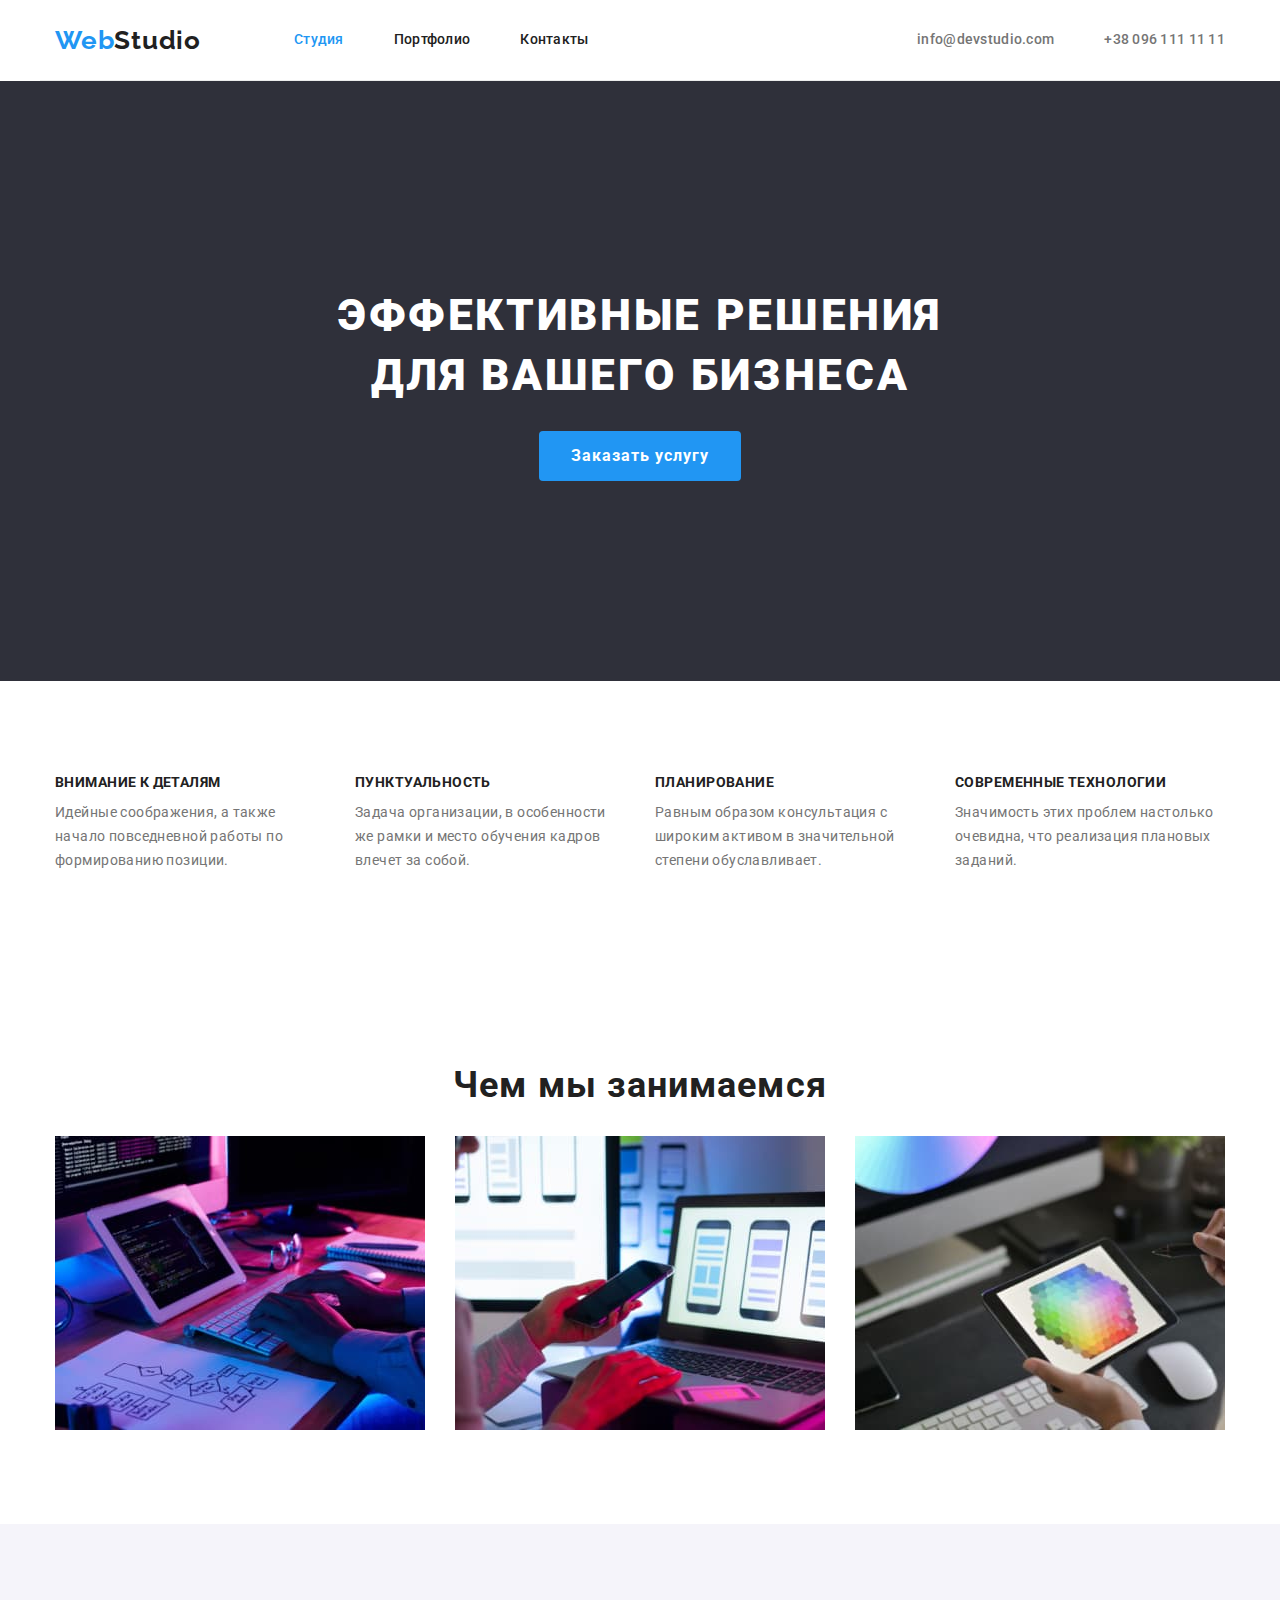
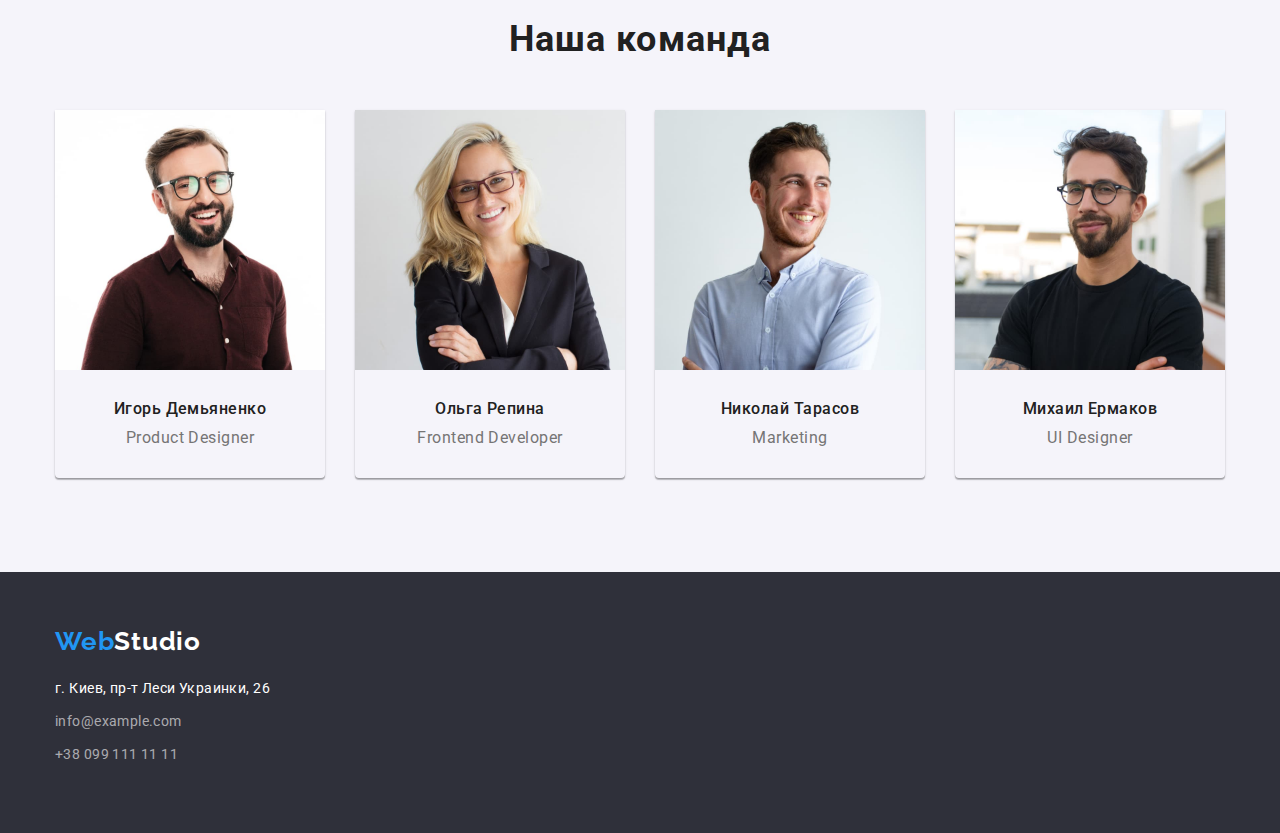
==== index.html @ 88e61d1e "добавил файлы" ====
<!DOCTYPE html>
<html lang="ru" lang="en">
  <head>
    <meta charset="UTF-8" />
    <meta http-equiv="X-UA-Compatible" content="IE=edge" />
    <meta name="viewport" content="width=device-width, initial-scale=1.0" />
    <title>Студия</title>
    <link
      href="https://fonts.googleapis.com/css2?family=Raleway:wght@700&family=Roboto:wght@400;500;700;900&display=swap"
      rel="stylesheet"
    />
    <link
      rel="stylesheet"
      href="https://cdnjs.cloudflare.com/ajax/libs/modern-normalize/1.0.0/modern-normalize.min.css"
    />
    <link rel="stylesheet" href="./css/style.css" />
  </head>

  <body class="body">
    <header>
      <div class="container header">
        <nav class="navigation">
          <a class="logo-header" href="./index.html"> <span class="logo-web">Web</span>Studio </a>
          <ul class="nav-list">
            <li class="item"><a class="nav-link open-page" href="./index.html">Студия</a></li>
            <li class="item"><a class="nav-link" href="./portfolio.html ">Портфолио</a></li>
            <li class="item"><a class="nav-link" href="/ ">Контакты</a></li>
          </ul>
        </nav>
        <ul class="list-contact">
          <li class="item">
            <a class="link-contact" href="mailto:info@devstudio.com">info@devstudio.com</a>
          </li>
          <li class="item">
            <a class="link-contact" href="tel:+380961111111">+38 096 111 11 11</a>
          </li>
        </ul>
      </div>
    </header>

    <section class="section-hero">
      <div class="container container-hero">
        <h1 class="title-hero">Эффективные решения для вашего бизнеса</h1>
        <button class="button-hero" type="button">Заказать услугу</button>
      </div>
    </section>

    <section class="benefits-section section">
      <div class="container">
        <ul class="list">
          <li class="item">
            <h3 class="title">Внимание к деталям</h3>
            <p>Идейные соображения, а также начало повседневной работы по формированию позиции.</p>
          </li>

          <li class="item">
            <h3 class="title">Пунктуальность</h3>
            <p>
              Задача организации, в особенности же рамки и место обучения кадров влечет за собой.
            </p>
          </li>
          <li class="item">
            <h3 class="title">Планирование</h3>
            <p>
              Равным образом консультация с широким активом в значительной степени обуславливает.
            </p>
          </li>
          <li class="item">
            <h3 class="title">Современные технологии</h3>
            <p>Значимость этих проблем настолько очевидна, что реализация плановых заданий.</p>
          </li>
        </ul>
      </div>
    </section>

    <section class="section-class section">
      <div class="container">
        <h2 class="title-class">Чем мы занимаемся</h2>
        <ul class="class-list">
          <li class="item">
            <img src="./images/box1.jpg" alt="компютер с открытим кодом" width="370" />
          </li>
          <li class="item"><img src="./images/box2.jpg" alt="мобильний телефон" width="370" /></li>
          <li class="item">
            <img src="./images/box3.jpg" alt="планшет на котором ресуют" width="370" />
          </li>
        </ul>
      </div>
    </section>

    <section class="section-command section">
      <div class="container">
        <h2 class="title-command">Наша команда</h2>
        <ul class="list-command">
          <li class="item">
            <img src="./images/img1.jpg" alt="фото игорь демьяненко" width="270" />
            <div class="command-name-position">
              <p class="text-name">Игорь Демьяненко</p>
              <p class="text-profession">Product Designer</p>
            </div>
          </li>
          <li class="item">
            <img src="./images/img2.jpg" alt="фото ольга репина" width="270" />
            <div class="command-name-position">
              <p class="text-name">Ольга Репина</p>
              <p class="text-profession">Frontend Developer</p>
            </div>
          </li>
          <li class="item">
            <img src="./images/img3.jpg" alt="фото николай тарасов" width="270" />
            <div class="command-name-position">
              <p class="text-name">Николай Тарасов</p>
              <p class="text-profession">Marketing</p>
            </div>
          </li>
          <li class="item">
            <img src="./images/img4.jpg" alt="фото михаил ермаков" width="270" />
            <div class="command-name-position">
              <p class="text-name">Михаил Ермаков</p>
              <p class="text-profession">UI Designer</p>
            </div>
          </li>
        </ul>
      </div>
    </section>

    <footer class="footer">
      <div class="container container-footer">
        <a class="logo-footer" href="./index.html"> <span class="logo-web">Web</span>Studio </a>
        <address class="address">
          <ul class="footer-list">
            <li class="item">
              <a
                class="address-item"
                href="https://goo.gl/maps/D85SnUthi7dSxmGW8"
                target="_blank"
                rel="noopener noreferrer"
              >
                г. Киев, пр-т Леси Украинки, 26
              </a>
            </li>
            <li class="item">
              <a class="mailto-item" href="mailto:info@example.com">info@example.com</a>
            </li>
            <li class="item"><a class="tel-item" href="tel:+380991111111">+38 099 111 11 11</a></li>
          </ul>
        </address>
      </div>
    </footer>
  </body>
</html>
---- css/style.css ----
:root{
--paragraph-text-color: #757575;
--title-text-color: #212121;
--interactive-element-color: #2196F3;
--footer-background-color: #2F303A;
--мain-font-size: 14px
}

h1,
h2,
h3,
h4,
h5,
h6,
p,
ul {
margin: 0;
}

img {
display: block;
width: 100%; 
height: auto;
} 


button {
cursor: pointer;
}

.section {
   padding-top: 94px;
   padding-bottom: 94px;
}

/* container */

.container {
width: 1200px;
padding-left: 15px;
padding-right: 15px;
margin-left: auto;
margin-right: auto;

}
.body { 
font-family: Roboto, sans-serif;
color: var(--paragraph-text-color); 
}

.item {
list-style-type: none;}

a {
text-decoration: none;}



/* Logo */
.logo-header {

font-family: Raleway, sans-serif;
font-weight: bold;
font-size: 26px;
line-height: 1.19;
letter-spacing: 0.03em;
color: var(--title-text-color);

}
.logo:hover,
.logo:focus{
color: var(--interactive-element-color);
}

.logo-web{
color: var(--interactive-element-color);
}

/* Header */

/* position Header */

.header {
display: flex;
align-items:center;
border-bottom-width: 1px;
border-bottom-style: solid;
border-bottom-color: #ECECEC;


}
.navigation {
display: flex; 
align-items:center;
padding-left: 0;

}

.nav-list {
display: flex; 
align-items:center;
padding: 0;
margin-left: 93px;
}

.nav-list .item:not(:last-child)
{
margin-right: 50px; 
}

.list-contact .item + .item{
margin-left: 50px;
}

.list-contact {
display: flex; 
align-items:center;
padding-left: 0;
margin-left: auto;
}

.nav-link { 
display: block;
padding-top: 32px;
padding-bottom: 32px;

font-weight: 500;
font-size: 14px;
line-height: 1.14;
letter-spacing: 0.02em;
color: #212121;
}

.nav-link:hover{
color: var(--interactive-element-color);
}

.open-page {
color: var(--interactive-element-color);
}

.link-contact {
display: block;
padding-top: 32px;
padding-bottom: 32px;

font-weight: 500;
font-size: 14px;
line-height: 1.14;
letter-spacing: 0.02em;
color:var(--paragraph-text-color);
}

.link-contact:hover,
.link-contact:focus {
color: var(--interactive-element-color);  
}

/* Hero */

.title-hero{
font-weight: 900;
font-size: 44px;
line-height: 1.36;
letter-spacing: 0.06em;
text-transform: uppercase;
color: #FFFFFF;

text-align: center;
margin: 0 auto;
max-width: 696px;
}
.section-hero{ 
background-color: var(--footer-background-color);
padding-top: 205px;
padding-bottom: 200px;
}

.container-hero{
text-align:center;
}

.button-hero {
   margin-top: 25px ;
font-weight: bold;
font-size: 16px;
line-height: 1.9;
text-align: center;
letter-spacing: 0.06em;
color: #FFFFFF;
background: #2196F3;
border-radius: 4px;
border: 0;
padding: 10px 32px;
   }

   /* Секция преимущества */

.list {
display: flex;
padding-left: 0;
   }
.list .title {
   margin-bottom: 10px;
}

.list .item:not(:last-child)
{
margin-right: 30px; 
}

.list .item {
width: 270px;
height: 101px;
}

   .benefits-section h3 {
font-weight: bold;
font-size: 14px;
line-height: 1.14;
letter-spacing: 0.03em;
text-transform: uppercase;
color: var(--title-text-color);
   }

.benefits-section p{
font-weight: normal;
font-size: 14px;
line-height: 1.71;
letter-spacing: 0.03em;
color: var(--paragraph-text-color)
   }


   /* Чем мы занимаемся */

.section-command {

   background-color: #F5F4FA;
} 
.class-list {
display: flex;
padding-left: 0;
   }

.class-list .item:not(:last-child)
{
margin-right: 30px; 
}

.title-class {
   margin-bottom: 30px;
}

   .title-class,
   .title-command{
font-weight: bold;
font-size: 36px;
line-height: 42px;
text-align: center;
letter-spacing: 0.03em;
color: var(--title-text-color); 
   }
   

   /* Наша команда */
   
.list-command {
display: flex;
padding-left: 0; 
}

.title-command {
margin-bottom: 50px;
}
.list-command .item{
box-shadow: 0px 1px 3px rgba(0, 0, 0, 0.12), 0px 1px 1px rgba(0, 0, 0, 0.14), 0px 2px 1px rgba(0, 0, 0, 0.2);
border-radius: 0px 0px 4px 4px;
}

.list-command .item:not(:last-child) {
   margin-right: 30px;
}

.command-name-position {
padding-top: 30px;
padding-bottom: 30px;
}

   .text-name {
text-align: center;
margin-bottom: 10px;

font-weight: 500;
font-size: 16px;
line-height: 1.18;
text-align: center;
letter-spacing: 0.03em;
color: var(--title-text-color);
   }
   .text-profession {
font-size: 16px;
line-height: 1.18;
text-align: center;
letter-spacing: 0.03em;
color: var(--paragraph-text-color);
   }

   

   /* Footer */

.footer-list {
display: inline-block;
padding-left: 0;
}

.footer-list .item:not(:last-child) {
margin-bottom: 9px; 
}

   .logo-footer{
display: inline-block;
margin-bottom: 20px;
font-family: Raleway, sans-serif;
font-weight: bold;
font-size: 26px;
line-height: 1.19;
letter-spacing: 0.03em;
color: #FFFFFF;
   }

.footer {
   background: var(--footer-background-color) ;
padding-top: 54px;
padding-bottom: 66px;
}
   
   .address-item {
font-size: 14px;
line-height: 1.71;
letter-spacing: 0.03em;
color: #FFFFFF;
   }
.address-item{
font-style: normal;
font-weight: normal;
font-size: 14px;
line-height: 1.71;
letter-spacing: 0.03em;
color: #FFFFFF;
}


.mailto-item,
.tel-item {
font-style: normal;
font-weight: normal;
font-size: 14px;
line-height: 1.71;
letter-spacing: 0.03em;
color: rgba(255, 255, 255, 0.6);
}

.footer a:hover,
.footer a:focus  {
color: var(--interactive-element-color); 
}


/* Стили для портфолио */

/* button */

.list-btn {
   display: flex;
   justify-content: center;
   margin-bottom: 50px;
   padding-left: 0;
}
.list-btn .item:not(:last-child){
margin-right: 8px;

}
.button-item {
border-radius: 4px;
border: 0;
padding: 6px 22px;
}

.button-item {
font-weight: 500;
font-size: 16px;
line-height: 26px;
text-align: center;
letter-spacing: 0.03em;
color:var(--title-text-color);
background: #F5F4FA;
cursor: pointer;
}

.button-item:hover {
color: #FFFFFF;
background: #2196F3;
box-shadow: 0px 1px 3px rgba(0, 0, 0, 0.12), 0px 1px 1px rgba(0, 0, 0, 0.14), 0px 2px 1px rgba(0, 0, 0, 0.2);
}


/*  Примери работ */

.link-achievements {
   display: block;
}

.section-achievements {
display: flex;
flex-wrap: wrap;
padding-left: 0;
margin-top: -30px;
margin-left: -30px;
}

.section-achievements > .item{
margin-top: 30px;
margin-left: 30px;
flex-basis: calc(100% / 3 - 30px);
}

.descriptionte-achievements{
padding: 20px 24px;  

border-right-width: 1px;
border-right-style: solid;
border-right-color: #EEEEEE;

border-bottom-width: 1px;
border-bottom-style: solid;
border-bottom-color: #EEEEEE;

border-left-width: 1px;
border-left-style:solid;
border-left-color: #EEEEEE;
}


.section-achievements .text {
margin-top: 4px;
}
.section-achievements h2{

font-weight: bold;
font-size: 18px;
line-height: 2;
letter-spacing: 0.06em;
color: var(--title-text-color)
}

.section-achievements p{
font-weight: normal;
font-size: 16px;
line-height: 1.8;
letter-spacing: 0.03em;
color: var(--paragraph-text-color);
}
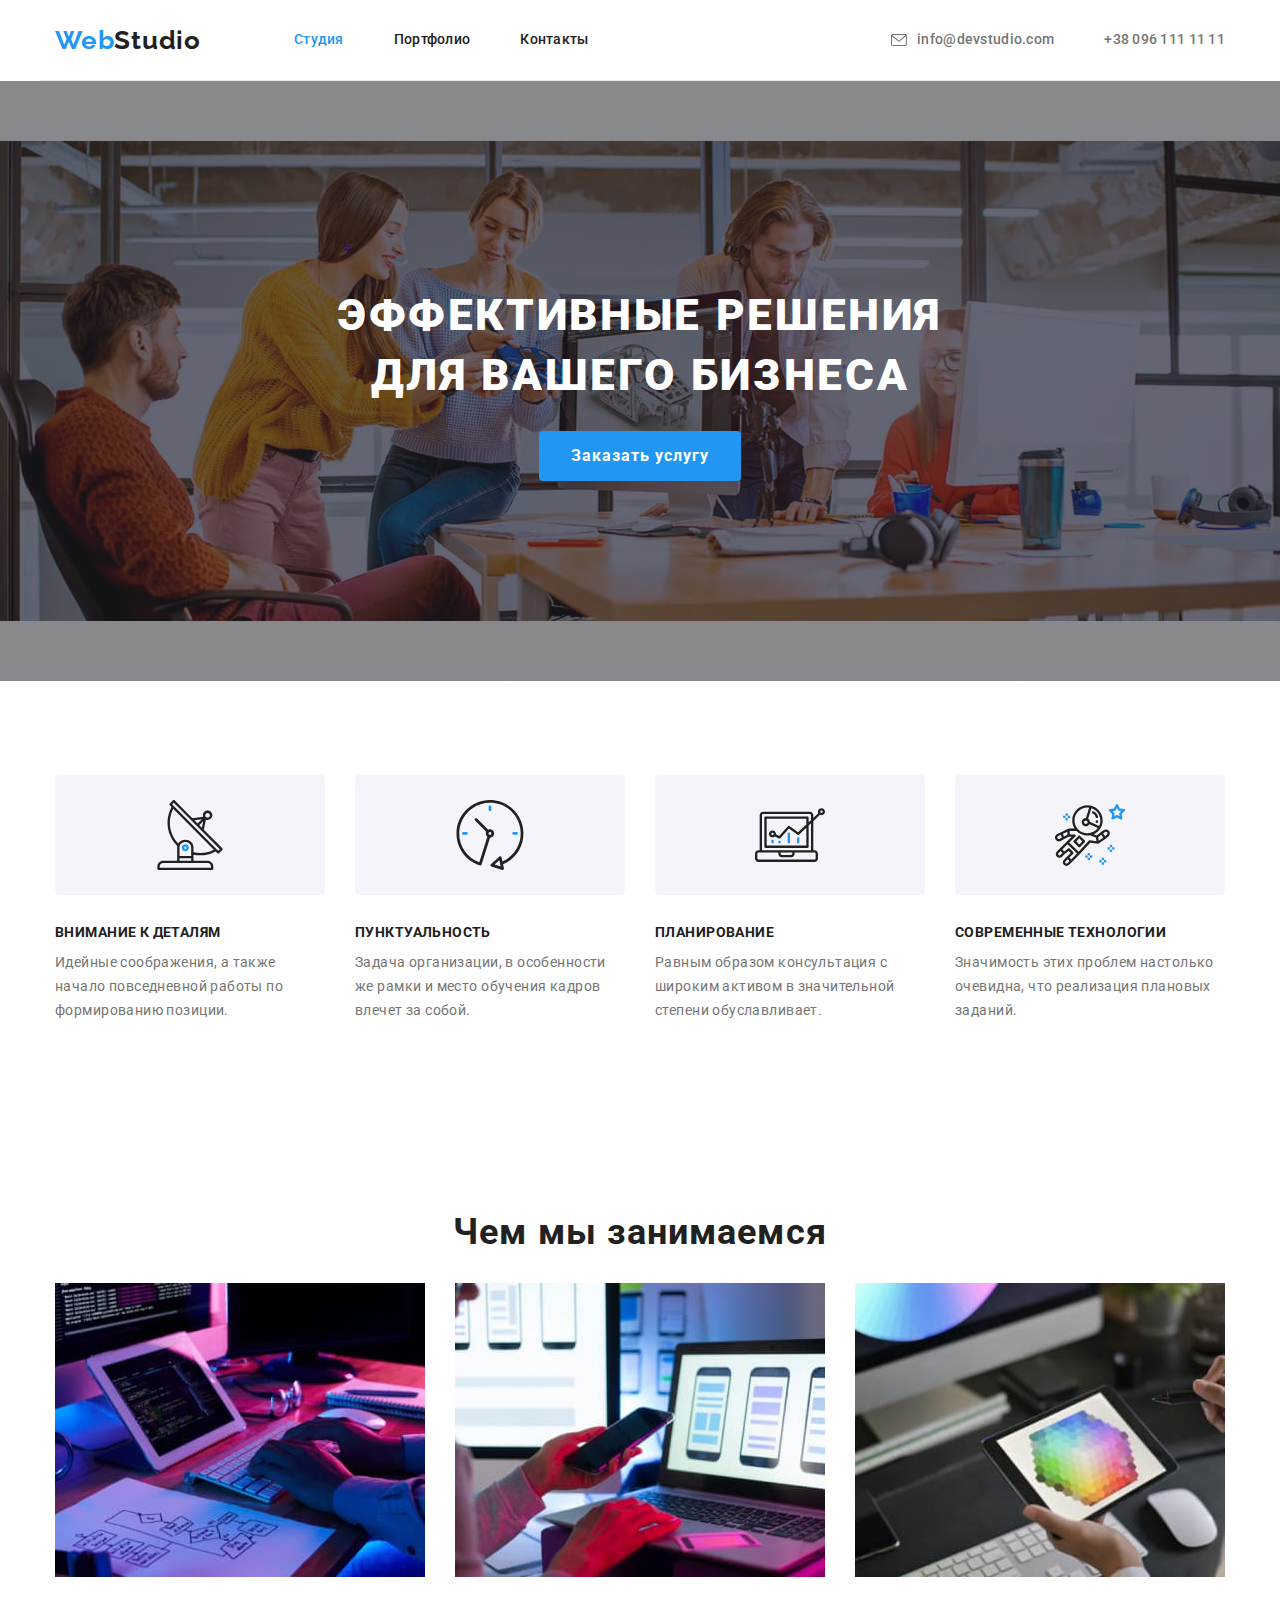
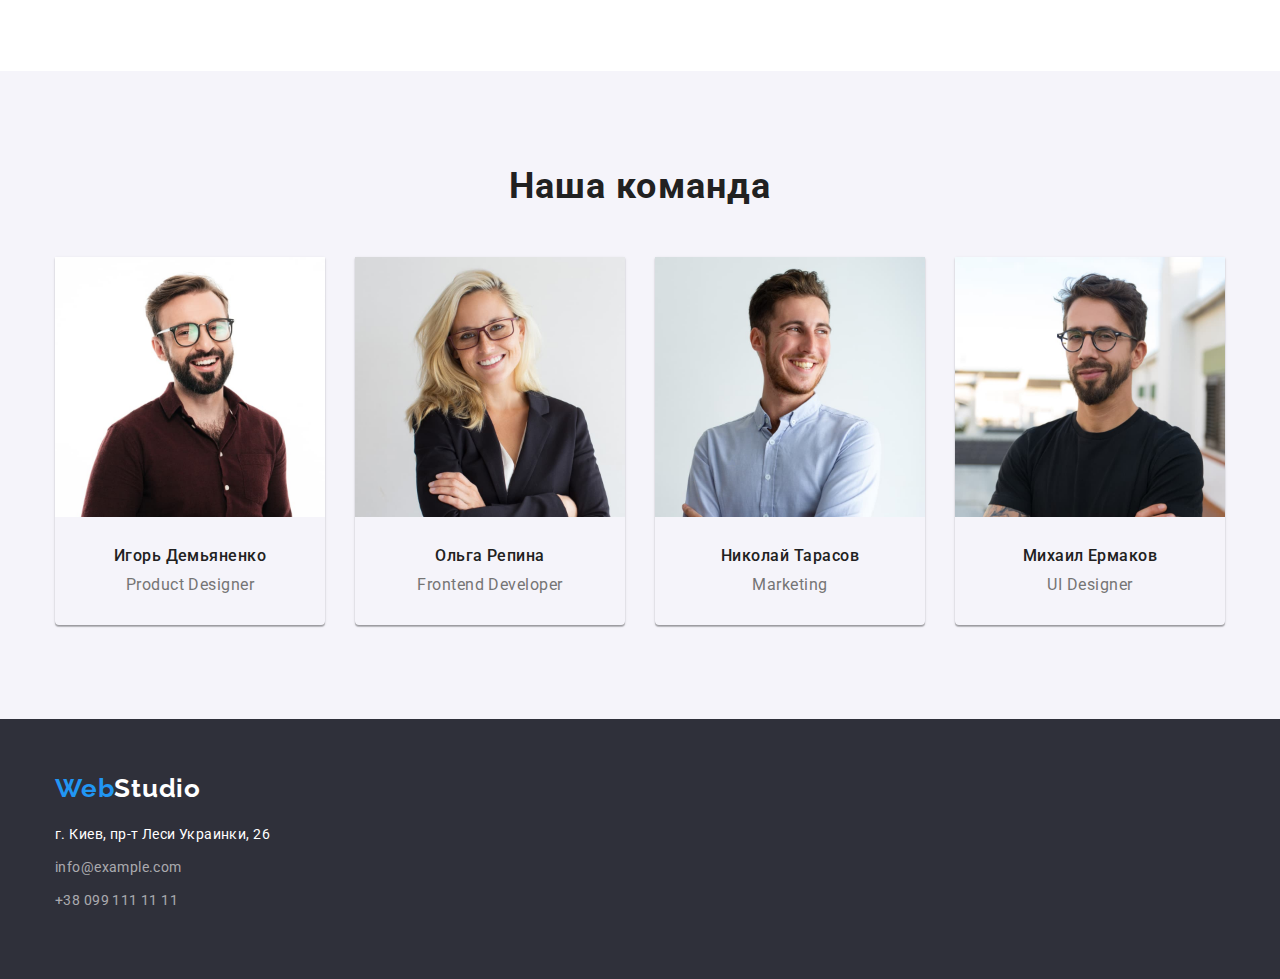
==== commit 659c00b4: "добавил sprite.svg" ====
--- a/index.html
+++ b/index.html
@@ -29,7 +29,12 @@
         </nav>
         <ul class="list-contact">
           <li class="item">
-            <a class="link-contact" href="mailto:info@devstudio.com">info@devstudio.com</a>
+            <a class="link-contact" href="mailto:info@devstudio.com">
+              <svg class="link-contact-mail">
+                <use href="./images/symbol-defs.svg#icon-envelope"></use>
+              </svg>
+              info@devstudio.com
+            </a>
           </li>
           <li class="item">
             <a class="link-contact" href="tel:+380961111111">+38 096 111 11 11</a>
@@ -47,25 +52,25 @@
 
     <section class="benefits-section section">
       <div class="container">
-        <ul class="list">
-          <li class="item">
+        <ul class="benefits-list">
+          <li class="benefits-item benefits-item-antenna">
             <h3 class="title">Внимание к деталям</h3>
             <p>Идейные соображения, а также начало повседневной работы по формированию позиции.</p>
           </li>
 
-          <li class="item">
+          <li class="benefits-item benefits-item-clock">
             <h3 class="title">Пунктуальность</h3>
             <p>
               Задача организации, в особенности же рамки и место обучения кадров влечет за собой.
             </p>
           </li>
-          <li class="item">
+          <li class="benefits-item benefits-item-diagram">
             <h3 class="title">Планирование</h3>
             <p>
               Равным образом консультация с широким активом в значительной степени обуславливает.
             </p>
           </li>
-          <li class="item">
+          <li class="benefits-item benefits-item-astronaut">
             <h3 class="title">Современные технологии</h3>
             <p>Значимость этих проблем настолько очевидна, что реализация плановых заданий.</p>
           </li>
--- a/css/style.css
+++ b/css/style.css
@@ -3,7 +3,9 @@
 --title-text-color: #212121;
 --interactive-element-color: #2196F3;
 --footer-background-color: #2F303A;
---мain-font-size: 14px
+--мain-font-size: 14px;
+--hero-background-color: #C4C4C4;
+
 }
 
 h1,
@@ -78,6 +80,18 @@
 
 /* Header */
 
+/* icon */
+
+.link-contact-mail{
+content: "";
+display: flex;
+width: 16px;
+height: 12px;
+margin-right: 10px;
+fill: currentColor;
+}
+
+
 /* position Header */
 
 .header {
@@ -140,21 +154,23 @@
 }
 
 .link-contact {
-display: block;
+display: flex;
 padding-top: 32px;
 padding-bottom: 32px;
-
 font-weight: 500;
 font-size: 14px;
 line-height: 1.14;
 letter-spacing: 0.02em;
 color:var(--paragraph-text-color);
+align-items: center;
 }
 
 .link-contact:hover,
 .link-contact:focus {
 color: var(--interactive-element-color);  
 }
+
+
 
 /* Hero */
 
@@ -171,13 +187,25 @@
 max-width: 696px;
 }
 .section-hero{ 
-background-color: var(--footer-background-color);
 padding-top: 205px;
 padding-bottom: 200px;
+margin-left: auto;
+margin-right: auto;
+min-height: 600px;
+max-width: 1600px;
+
+background-color: var(--hero-background-color);
+background-image: linear-gradient(rgba(47, 48, 58, 0.4), rgba(47, 48, 58, 0.4)), 
+url(../images/hero.jpg);
+background-repeat: no-repeat;
+background-size: contain;
+background-position: center;
+
 }
 
 .container-hero{
 text-align:center;
+
 }
 
 .button-hero {
@@ -196,22 +224,22 @@
 
    /* Секция преимущества */
 
-.list {
+.benefits-list {
 display: flex;
 padding-left: 0;
    }
-.list .title {
+.benefits-list .title {
    margin-bottom: 10px;
 }
 
-.list .item:not(:last-child)
-{
-margin-right: 30px; 
-}
-
-.list .item {
+.benefits-list .benefits-item:not(:last-child)
+{margin-right: 30px; 
+}
+
+.benefits-list .benefits-item{
 width: 270px;
-height: 101px;
+/* height: 101px; */
+list-style-type: none;
 }
 
    .benefits-section h3 {
@@ -231,6 +259,34 @@
 color: var(--paragraph-text-color)
    }
 
+/* подключение изображения */
+
+.benefits-item::before {
+   display: block;
+   content:"";
+   height: 120px;
+   background-position: center;
+   background-size: auto;
+   background-repeat: no-repeat;
+   background-color: #F5F4FA;
+   border-radius: 4px;
+   margin-bottom: 30px;
+
+}
+.benefits-item-antenna::before {
+   background-image: url(../images/antenna.svg);}
+
+   .benefits-item-clock::before{ 
+   background-image: url(../images/clock.svg);
+   }
+
+   .benefits-item-diagram::before {
+background-image: url(../images/diagram.svg)
+   }
+   .benefits-item-astronaut::before{
+      background-image: url(../images/astronaut.svg);
+   }
+   
 
    /* Чем мы занимаемся */
 
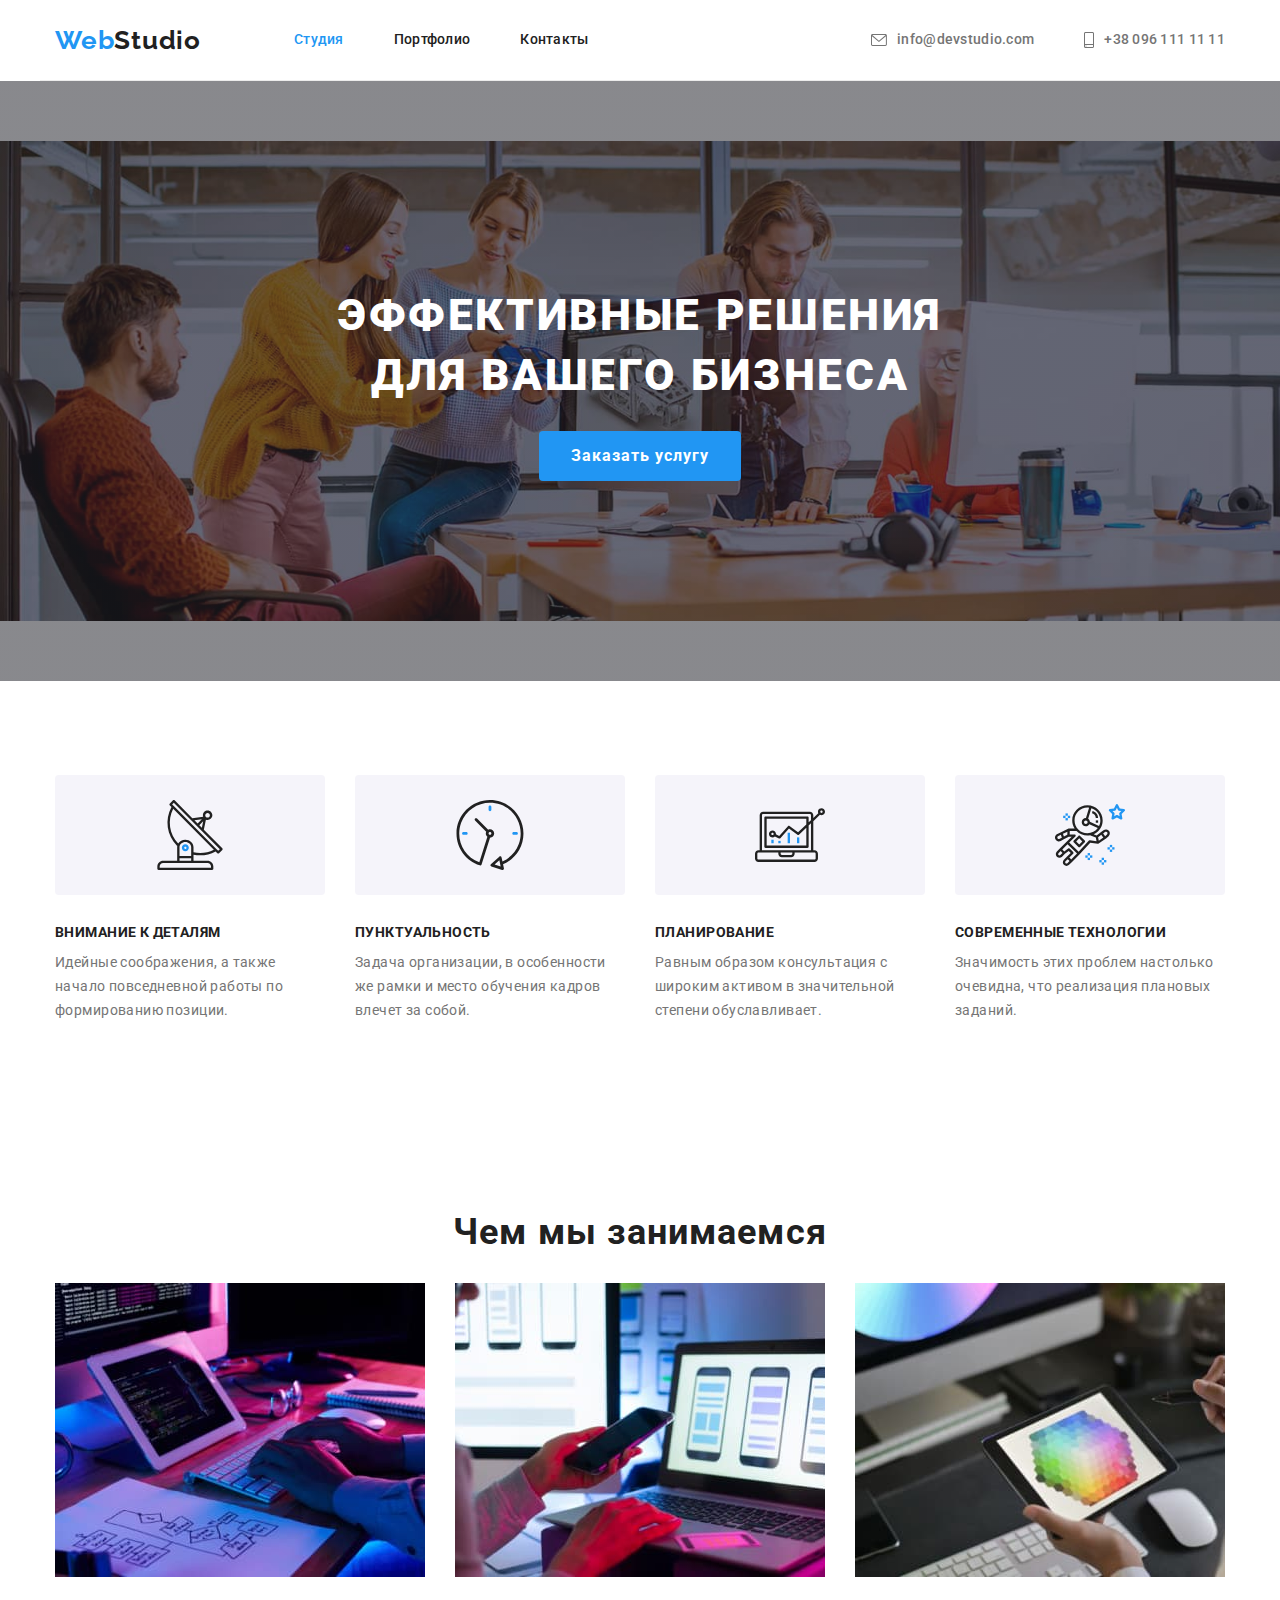
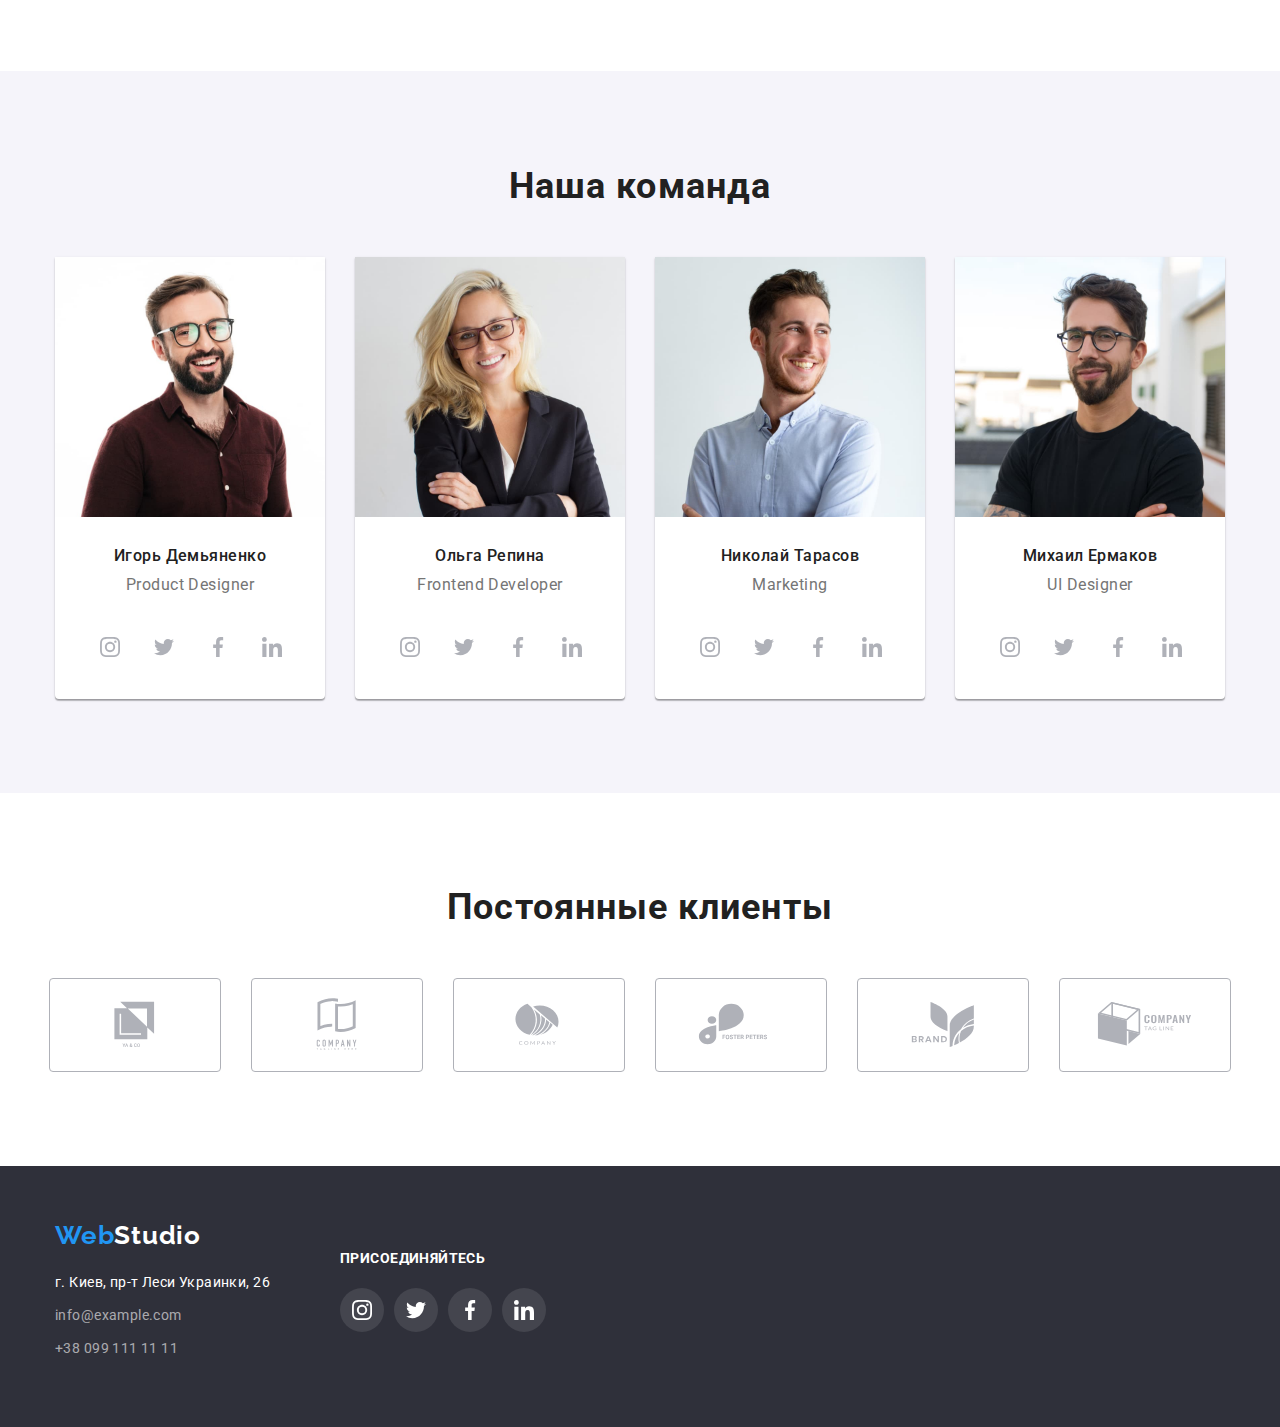
==== commit 2d8711de: "иконки" ====
--- a/index.html
+++ b/index.html
@@ -30,14 +30,19 @@
         <ul class="list-contact">
           <li class="item">
             <a class="link-contact" href="mailto:info@devstudio.com">
-              <svg class="link-contact-mail">
-                <use href="./images/symbol-defs.svg#icon-envelope"></use>
+              <svg class="link-contact-mail" width="16px" height="12px">
+                <use href="./images/icons.svg#icon-envelope"></use>
               </svg>
               info@devstudio.com
             </a>
           </li>
           <li class="item">
-            <a class="link-contact" href="tel:+380961111111">+38 096 111 11 11</a>
+            <a class="link-contact" href="tel:+380961111111">
+              <svg class="link-contact-tel" width="10px" height="16px">
+                <use href="./images/icons.svg#icon-smartphone"></use>
+              </svg>
+              +38 096 111 11 11
+            </a>
           </li>
         </ul>
       </div>
@@ -97,33 +102,203 @@
       <div class="container">
         <h2 class="title-command">Наша команда</h2>
         <ul class="list-command">
-          <li class="item">
+          <li class="item-command">
             <img src="./images/img1.jpg" alt="фото игорь демьяненко" width="270" />
             <div class="command-name-position">
               <p class="text-name">Игорь Демьяненко</p>
               <p class="text-profession">Product Designer</p>
             </div>
-          </li>
-          <li class="item">
+            <ul class="list-command-icon">
+              <li class="item-command-icon">
+                <a class="link-command-icon" href="">
+                  <svg class="svg-command-icon" width="20px" height="20px">
+                    <use href="./images/icons.svg#icon-instagram"></use>
+                  </svg>
+                </a>
+              </li>
+              <li class="item-command-icon">
+                <a class="link-command-icon" href="">
+                  <svg class="svg-command-icon" width="20px" height="20px">
+                    <use href="./images/icons.svg#icon-twitter"></use>
+                  </svg>
+                </a>
+              </li>
+              <li class="item-command-icon">
+                <a class="link-command-icon" href="">
+                  <svg class="svg-command-icon" width="20px" height="20px">
+                    <use href="./images/icons.svg#icon-facebook"></use>
+                  </svg>
+                </a>
+              </li>
+              <li class="item-command-icon">
+                <a class="link-command-icon" href="">
+                  <svg class="svg-command-icon" width="20px" height="20px">
+                    <use href="./images/icons.svg#icon-linkedin"></use>
+                  </svg>
+                </a>
+              </li>
+            </ul>
+          </li>
+          <li class="item-command">
             <img src="./images/img2.jpg" alt="фото ольга репина" width="270" />
             <div class="command-name-position">
               <p class="text-name">Ольга Репина</p>
               <p class="text-profession">Frontend Developer</p>
             </div>
-          </li>
-          <li class="item">
+            <ul class="list-command-icon">
+              <li class="item-command-icon">
+                <a class="link-command-icon" href="">
+                  <svg class="svg-command-icon" width="20px" height="20px">
+                    <use href="./images/icons.svg#icon-instagram"></use>
+                  </svg>
+                </a>
+              </li>
+              <li class="item-command-icon">
+                <a class="link-command-icon" href="">
+                  <svg class="svg-command-icon" width="20px" height="20px">
+                    <use href="./images/icons.svg#icon-twitter"></use>
+                  </svg>
+                </a>
+              </li>
+              <li class="item-command-icon">
+                <a class="link-command-icon" href="">
+                  <svg class="svg-command-icon" width="20px" height="20px">
+                    <use href="./images/icons.svg#icon-facebook"></use>
+                  </svg>
+                </a>
+              </li>
+              <li class="item-command-icon">
+                <a class="link-command-icon" href="">
+                  <svg class="svg-command-icon" width="20px" height="20px">
+                    <use href="./images/icons.svg#icon-linkedin"></use>
+                  </svg>
+                </a>
+              </li>
+            </ul>
+          </li>
+          <li class="item-command">
             <img src="./images/img3.jpg" alt="фото николай тарасов" width="270" />
             <div class="command-name-position">
               <p class="text-name">Николай Тарасов</p>
               <p class="text-profession">Marketing</p>
             </div>
-          </li>
-          <li class="item">
+            <ul class="list-command-icon">
+              <li class="item-command-icon">
+                <a class="link-command-icon" href="">
+                  <svg class="svg-command-icon" width="20px" height="20px">
+                    <use href="./images/icons.svg#icon-instagram"></use>
+                  </svg>
+                </a>
+              </li>
+              <li class="item-command-icon">
+                <a class="link-command-icon" href="">
+                  <svg class="svg-command-icon" width="20px" height="20px">
+                    <use href="./images/icons.svg#icon-twitter"></use>
+                  </svg>
+                </a>
+              </li>
+              <li class="item-command-icon">
+                <a class="link-command-icon" href="">
+                  <svg class="svg-command-icon" width="20px" height="20px">
+                    <use href="./images/icons.svg#icon-facebook"></use>
+                  </svg>
+                </a>
+              </li>
+              <li class="item-command-icon">
+                <a class="link-command-icon" href="">
+                  <svg class="svg-command-icon" width="20px" height="20px">
+                    <use href="./images/icons.svg#icon-linkedin"></use>
+                  </svg>
+                </a>
+              </li>
+            </ul>
+          </li>
+          <li class="item-command">
             <img src="./images/img4.jpg" alt="фото михаил ермаков" width="270" />
             <div class="command-name-position">
               <p class="text-name">Михаил Ермаков</p>
               <p class="text-profession">UI Designer</p>
             </div>
+            <ul class="list-command-icon">
+              <li class="item-command-icon">
+                <a class="link-command-icon" href="">
+                  <svg class="svg-command-icon" width="20px" height="20px">
+                    <use href="./images/icons.svg#icon-instagram"></use>
+                  </svg>
+                </a>
+              </li>
+              <li class="item-command-icon">
+                <a class="link-command-icon" href="">
+                  <svg class="svg-command-icon" width="20px" height="20px">
+                    <use href="./images/icons.svg#icon-twitter"></use>
+                  </svg>
+                </a>
+              </li>
+              <li class="item-command-icon">
+                <a class="link-command-icon" href="">
+                  <svg class="svg-command-icon" width="20px" height="20px">
+                    <use href="./images/icons.svg#icon-facebook"></use>
+                  </svg>
+                </a>
+              </li>
+              <li class="item-command-icon">
+                <a class="link-command-icon" href="">
+                  <svg class="svg-command-icon" width="20px" height="20px">
+                    <use href="./images/icons.svg#icon-linkedin"></use>
+                  </svg>
+                </a>
+              </li>
+            </ul>
+          </li>
+        </ul>
+      </div>
+    </section>
+
+    <section class="regular-customers">
+      <div class="container container-customers">
+        <h2 class="title-customers">Постоянные клиенты</h2>
+        <ul class="list-customers">
+          <li class="item-customers">
+            <a class="link-customers" href="">
+              <svg class="svg-customers-icon" width="106px" height="60px">
+                <use href="./images/icons.svg#icon-Logo1"></use>
+              </svg>
+            </a>
+          </li>
+          <li class="item-customers">
+            <a class="link-customers" href="">
+              <svg class="svg-customers-icon" width="106px" height="60px">
+                <use href="./images/icons.svg#icon-Logo2"></use>
+              </svg>
+            </a>
+          </li>
+          <li class="item-customers">
+            <a class="link-customers" href="">
+              <svg class="svg-customers-icon" width="106px" height="60px">
+                <use href="./images/icons.svg#icon-Logo3"></use>
+              </svg>
+            </a>
+          </li>
+          <li class="item-customers">
+            <a class="link-customers" href="">
+              <svg class="svg-customers-icon" width="106px" height="60px">
+                <use href="./images/icons.svg#icon-Logo4"></use>
+              </svg>
+            </a>
+          </li>
+          <li class="item-customers">
+            <a class="link-customers" href="">
+              <svg class="svg-customers-icon" width="106px" height="60px">
+                <use href="./images/icons.svg#icon-Logo5"></use>
+              </svg>
+            </a>
+          </li>
+          <li class="item-customers">
+            <a class="link-customers" href="">
+              <svg class="svg-customers-icon" width="106px" height="60px">
+                <use href="./images/icons.svg#icon-Logo6"></use>
+              </svg>
+            </a>
           </li>
         </ul>
       </div>
@@ -131,25 +306,63 @@
 
     <footer class="footer">
       <div class="container container-footer">
-        <a class="logo-footer" href="./index.html"> <span class="logo-web">Web</span>Studio </a>
-        <address class="address">
-          <ul class="footer-list">
-            <li class="item">
-              <a
-                class="address-item"
-                href="https://goo.gl/maps/D85SnUthi7dSxmGW8"
-                target="_blank"
-                rel="noopener noreferrer"
-              >
-                г. Киев, пр-т Леси Украинки, 26
+        <div class="address-position">
+          <a class="logo-footer" href="./index.html"> <span class="logo-web">Web</span>Studio </a>
+          <address class="address">
+            <ul class="footer-list">
+              <li class="item">
+                <a
+                  class="address-item"
+                  href="https://goo.gl/maps/D85SnUthi7dSxmGW8"
+                  target="_blank"
+                  rel="noopener noreferrer"
+                >
+                  г. Киев, пр-т Леси Украинки, 26
+                </a>
+              </li>
+              <li class="item">
+                <a class="mailto-item" href="mailto:info@example.com">info@example.com</a>
+              </li>
+              <li class="item">
+                <a class="tel-item" href="tel:+380991111111">+38 099 111 11 11</a>
+              </li>
+            </ul>
+          </address>
+        </div>
+        <div class="icon-position">
+          <h2 class="title-footer-icon">присоединяйтесь</h2>
+
+          <ul class="list-footer-icon">
+            <li class="item-footer-icon">
+              <a class="link-footer-icon" href="">
+                <svg class="svg-footer-icon" width="20px" height="20px">
+                  <use href="./images/icons.svg#icon-instagram"></use>
+                </svg>
               </a>
             </li>
-            <li class="item">
-              <a class="mailto-item" href="mailto:info@example.com">info@example.com</a>
+            <li class="item-footer-icon">
+              <a class="link-footer-icon" href="">
+                <svg class="svg-footer-icon" width="20px" height="20px">
+                  <use href="./images/icons.svg#icon-twitter"></use>
+                </svg>
+              </a>
             </li>
-            <li class="item"><a class="tel-item" href="tel:+380991111111">+38 099 111 11 11</a></li>
+            <li class="item-footer-icon">
+              <a class="link-footer-icon" href="">
+                <svg class="svg-footer-icon" width="20px" height="20px">
+                  <use href="./images/icons.svg#icon-facebook"></use>
+                </svg>
+              </a>
+            </li>
+            <li class="item-footer-icon">
+              <a class="link-footer-icon" href="">
+                <svg class="svg-footer-icon" width="20px" height="20px">
+                  <use href="./images/icons.svg#icon-linkedin"></use>
+                </svg>
+              </a>
+            </li>
           </ul>
-        </address>
+        </div>
       </div>
     </footer>
   </body>
--- a/css/style.css
+++ b/css/style.css
@@ -83,13 +83,17 @@
 /* icon */
 
 .link-contact-mail{
-content: "";
-display: flex;
-width: 16px;
-height: 12px;
+display: flex;
 margin-right: 10px;
 fill: currentColor;
 }
+
+.link-contact-tel {
+display: flex;
+margin-right: 10px;
+fill: currentColor;
+}
+
 
 
 /* position Header */
@@ -319,22 +323,24 @@
    }
    
 
-   /* Наша команда */
-   
+                      /* Наша команда */
+
+
 .list-command {
 display: flex;
 padding-left: 0; 
 }
-
 .title-command {
 margin-bottom: 50px;
 }
-.list-command .item{
+.list-command .item-command{
 box-shadow: 0px 1px 3px rgba(0, 0, 0, 0.12), 0px 1px 1px rgba(0, 0, 0, 0.14), 0px 2px 1px rgba(0, 0, 0, 0.2);
 border-radius: 0px 0px 4px 4px;
-}
-
-.list-command .item:not(:last-child) {
+list-style: none;
+background-color: #FFFFFF;
+}
+
+.list-command .item-command:not(:last-child) {
    margin-right: 30px;
 }
 
@@ -362,9 +368,98 @@
 color: var(--paragraph-text-color);
    }
 
-   
-
-   /* Footer */
+                     /* свойства иконок команды */
+
+.list-command-icon {
+display: flex;
+list-style: none;
+justify-content:center;
+padding: 0px 30px 30px 32px;
+}
+
+.link-command-icon {
+background-color: #FFFFFF;
+width: 44px;
+height: 44px;
+border-radius: 50%;
+display: flex;
+justify-content: center;
+align-items: center;
+color: #AFB1B8;
+}
+
+.svg-command-icon {
+width: 20px;
+height: 20px;
+fill: currentColor;
+}
+
+.item-command-icon:not(:last-child) {
+margin-right: 10px;
+}
+
+.link-command-icon:hover{
+   background-color:#2196F3;
+   color: #FFFFFF;
+}  
+.link-command-icon:focus {
+   background-color:#2196F3;
+   color: #FFFFFF; 
+}  
+
+                                  /* section regular-customers   */
+
+.container-customers {
+   padding-top: 94px;
+   padding-bottom: 94px;
+}
+
+.title-customers {
+font-style: normal;
+font-weight: bold;
+font-size: 36px;
+line-height: 1,16px;
+text-align: center;
+letter-spacing: 0.03em;
+color: #212121;
+margin-bottom: 50px;
+}
+
+.list-customers {
+   display: flex; 
+   list-style: none;
+   justify-content: center;
+   padding: 0;
+}
+.link-customers {
+border: 1px solid #AFB1B8;
+border-radius: 4px;
+padding: 16px 32px;
+display: flex;
+justify-content: center;
+align-items: center;
+color: #afb1b8;
+}
+
+.item-customers:not(:last-child) {
+margin-right: 30px   ;
+}
+
+.svg-customers-icon {
+fill: currentColor;
+}
+.link-customers:hover{
+color: #2196F3;
+border: 1px solid #2196F3;
+}
+.link-customers:focus{
+color: #2196F3;
+border: 1px solid #2196F3;
+}
+
+
+
+                                          /* Footer */
 
 .footer-list {
 display: inline-block;
@@ -424,7 +519,63 @@
 }
 
 
-/* Стили для портфолио */
+                                         /* icon footer */
+
+.container-footer {
+   display: flex;
+   align-items: center;
+}
+
+.list-footer-icon {
+   display: flex;
+   list-style: none;
+   margin-top: 20px;
+   padding: 0;
+}
+.link-footer-icon {
+   background-color: #44454E;
+width: 44px;
+height: 44px;
+   border-radius: 50%;
+   display: flex;
+   justify-content: center;
+   align-items: center;
+}
+
+.svg-footer-icon{
+   width: 20px;
+   height: 20px;
+   fill: #FFFFFF;
+}
+
+.link-footer-icon:hover {
+background-color: #2196F3;}
+.link-footer-icon:focus {
+background-color: #2196F3;}
+
+
+.title-footer-icon {
+font-style: normal;
+font-weight: bold;
+font-size: 14px;
+line-height: 1.14px;
+letter-spacing: 0.03em;
+text-transform: uppercase;
+color: #FFFFFF;
+display: inline-block;}
+
+.item-footer-icon:not(:last-child) {
+margin-right: 10px;
+
+}
+
+.icon-position {
+   margin-left: 70px;
+}
+
+
+
+                                     /* Стили для портфолио */
 
 /* button */
 
@@ -476,11 +627,19 @@
 margin-left: -30px;
 }
 
-.section-achievements > .item{
+.section-achievements > .item-descriptionte{
 margin-top: 30px;
 margin-left: 30px;
 flex-basis: calc(100% / 3 - 30px);
-}
+list-style: none;
+}
+
+
+.item-descriptionte:hover
+{box-shadow: 0px 1px 1px rgba(0, 0, 0, 0.12), 0px 4px 4px rgba(0, 0, 0, 0.06), 1px 4px 6px rgba(0, 0, 0, 0.16);}
+
+.item-descriptionte:focus
+{box-shadow: 0px 1px 1px rgba(0, 0, 0, 0.12), 0px 4px 4px rgba(0, 0, 0, 0.06), 1px 4px 6px rgba(0, 0, 0, 0.16);}
 
 .descriptionte-achievements{
 padding: 20px 24px;  
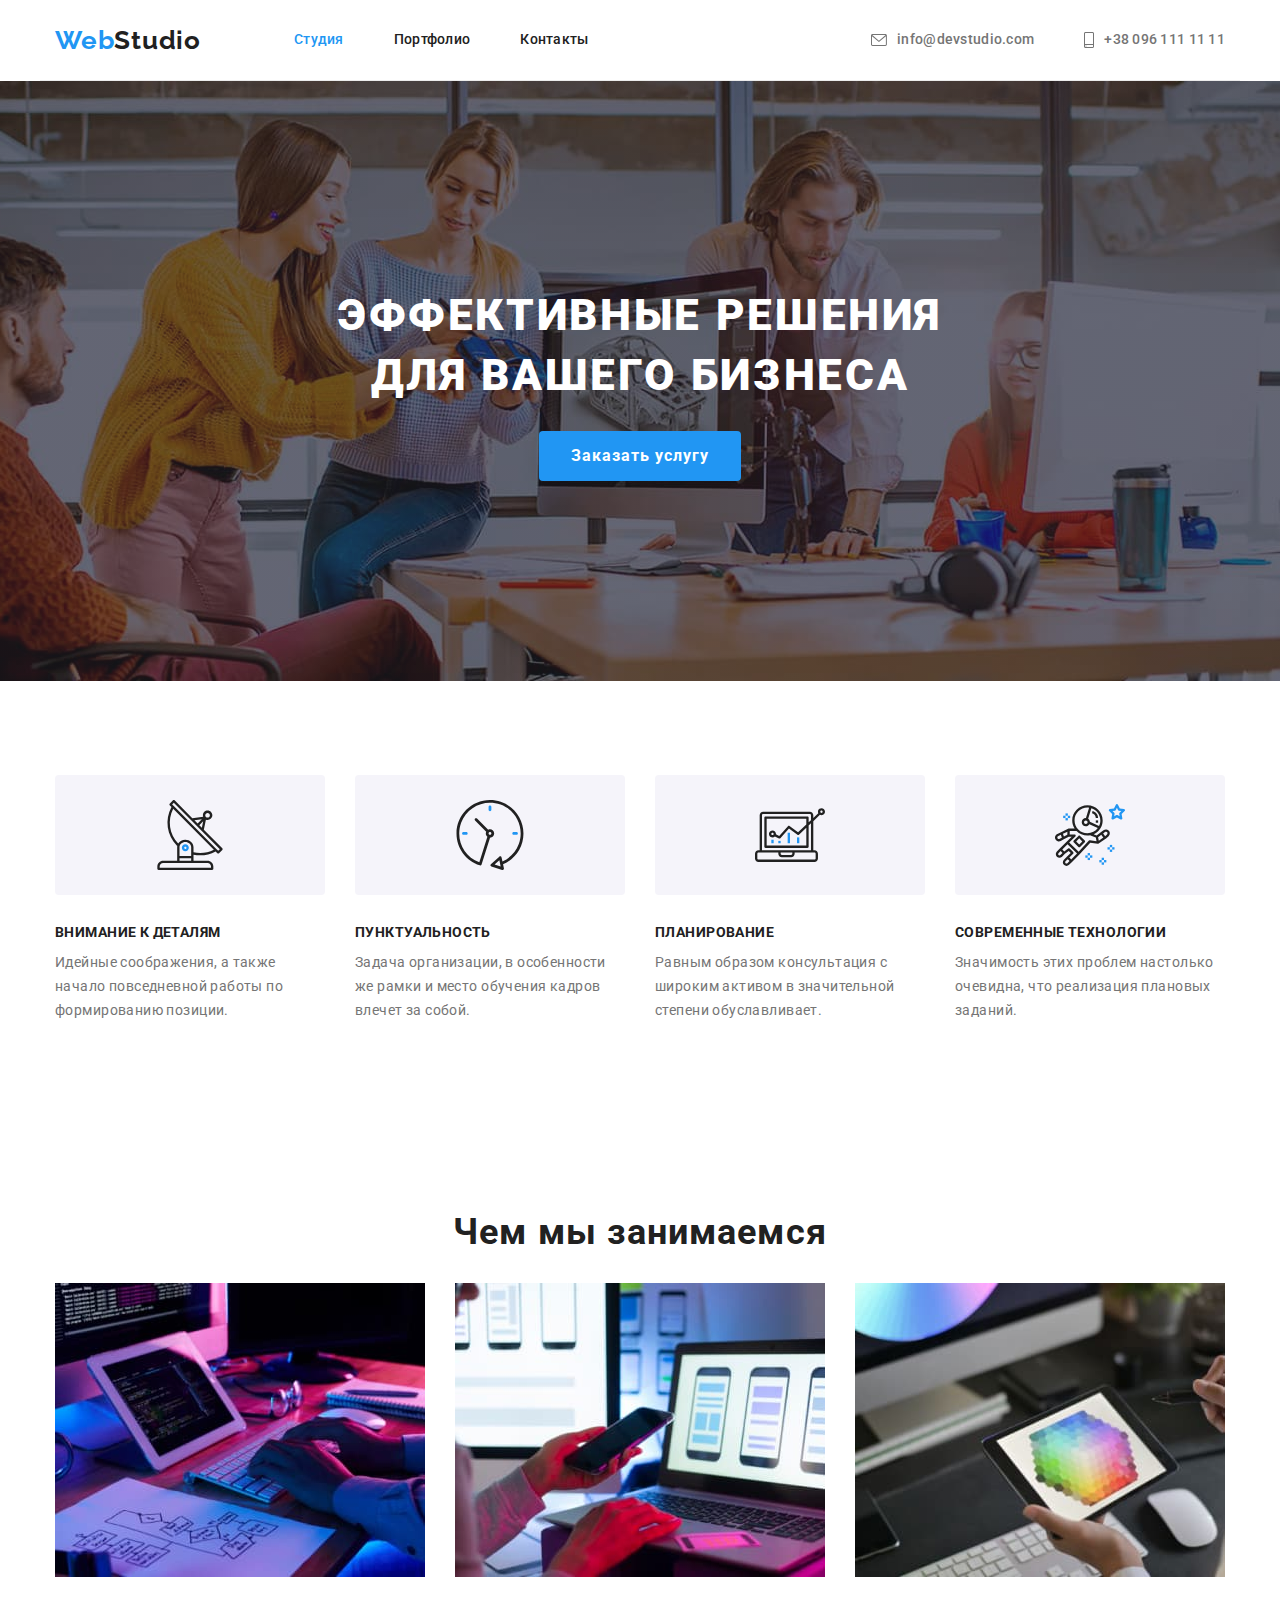
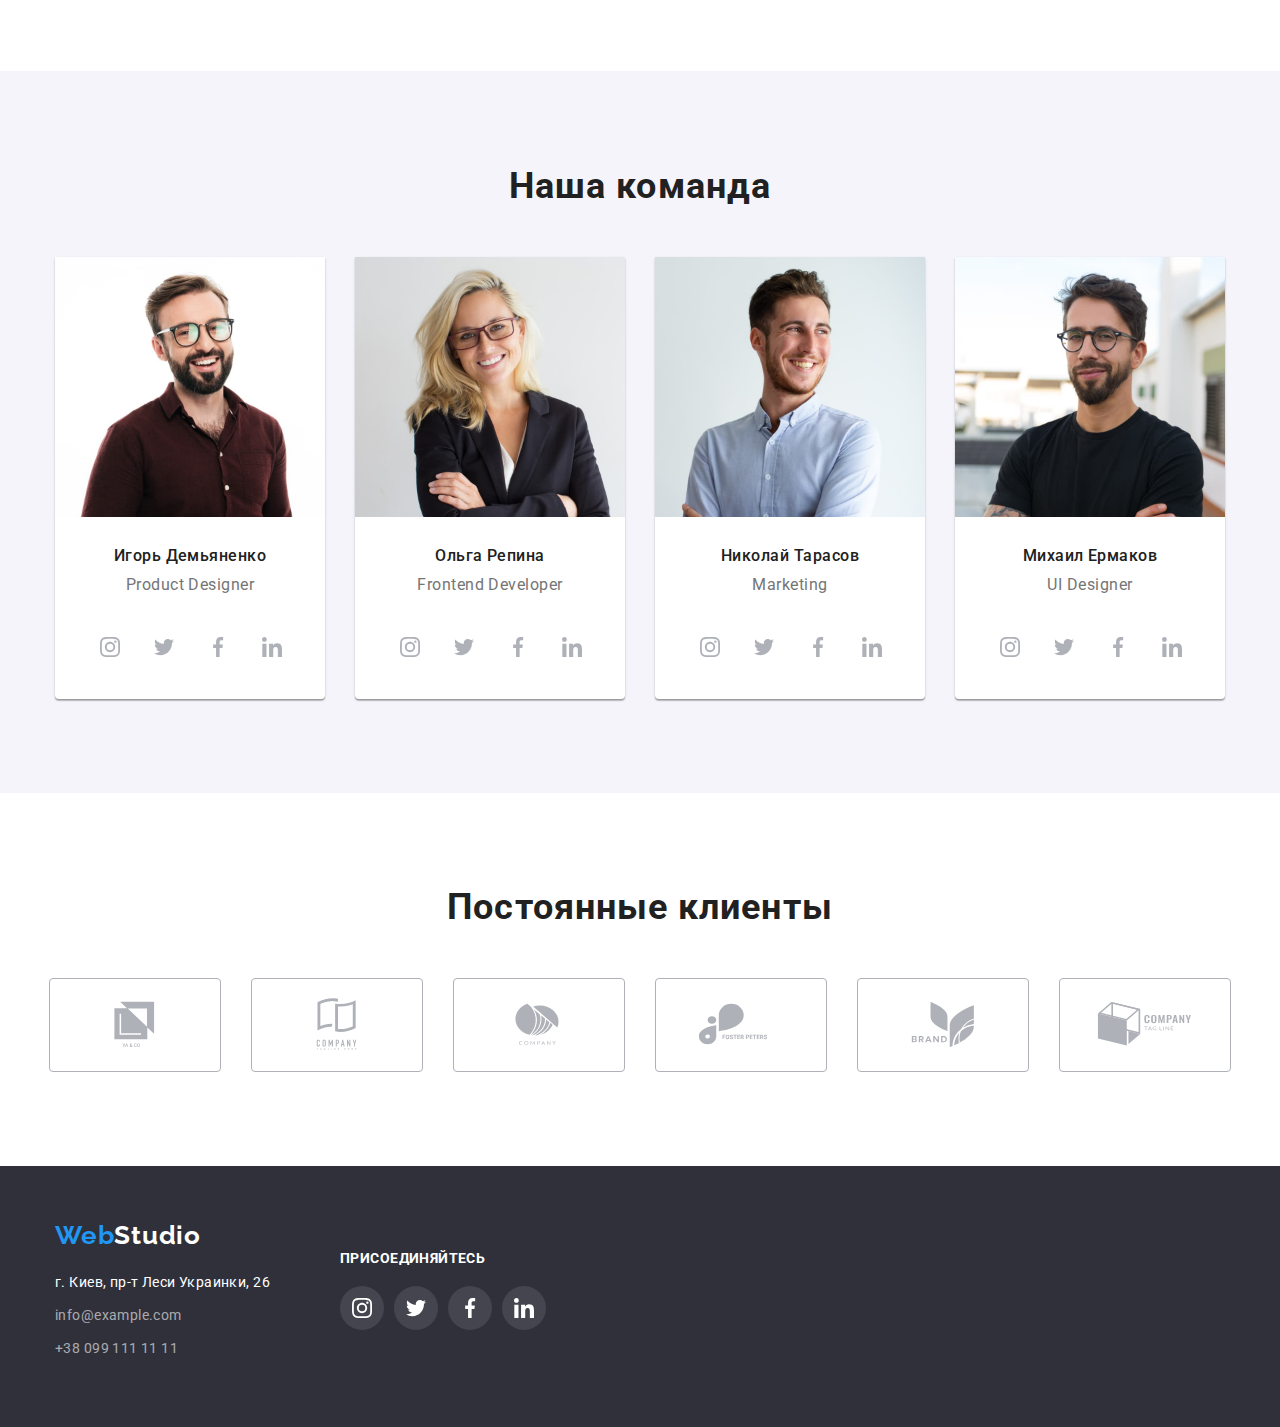
==== commit 56d4bc73: "поправил замечания" ====
--- a/index.html
+++ b/index.html
@@ -255,7 +255,7 @@
     </section>
 
     <section class="regular-customers">
-      <div class="container container-customers">
+      <div class="container">
         <h2 class="title-customers">Постоянные клиенты</h2>
         <ul class="list-customers">
           <li class="item-customers">
--- a/css/style.css
+++ b/css/style.css
@@ -202,7 +202,7 @@
 background-image: linear-gradient(rgba(47, 48, 58, 0.4), rgba(47, 48, 58, 0.4)), 
 url(../images/hero.jpg);
 background-repeat: no-repeat;
-background-size: contain;
+background-size: cover;
 background-position: center;
 
 }
@@ -407,9 +407,9 @@
    color: #FFFFFF; 
 }  
 
-                                  /* section regular-customers   */
-
-.container-customers {
+                        /* section regular-customers */
+
+.regular-customers {
    padding-top: 94px;
    padding-bottom: 94px;
 }
@@ -529,7 +529,6 @@
 .list-footer-icon {
    display: flex;
    list-style: none;
-   margin-top: 20px;
    padding: 0;
 }
 .link-footer-icon {
@@ -558,11 +557,13 @@
 font-style: normal;
 font-weight: bold;
 font-size: 14px;
-line-height: 1.14px;
+line-height: 1,14;
 letter-spacing: 0.03em;
 text-transform: uppercase;
 color: #FFFFFF;
-display: inline-block;}
+margin-bottom: 20px;
+}
+
 
 .item-footer-icon:not(:last-child) {
 margin-right: 10px;
@@ -635,10 +636,10 @@
 }
 
 
-.item-descriptionte:hover
+.link-achievements:hover
 {box-shadow: 0px 1px 1px rgba(0, 0, 0, 0.12), 0px 4px 4px rgba(0, 0, 0, 0.06), 1px 4px 6px rgba(0, 0, 0, 0.16);}
 
-.item-descriptionte:focus
+.link-achievements:focus
 {box-shadow: 0px 1px 1px rgba(0, 0, 0, 0.12), 0px 4px 4px rgba(0, 0, 0, 0.06), 1px 4px 6px rgba(0, 0, 0, 0.16);}
 
 .descriptionte-achievements{
@@ -658,7 +659,7 @@
 }
 
 
-.section-achievements .text {
+.text-description {
 margin-top: 4px;
 }
 .section-achievements h2{
